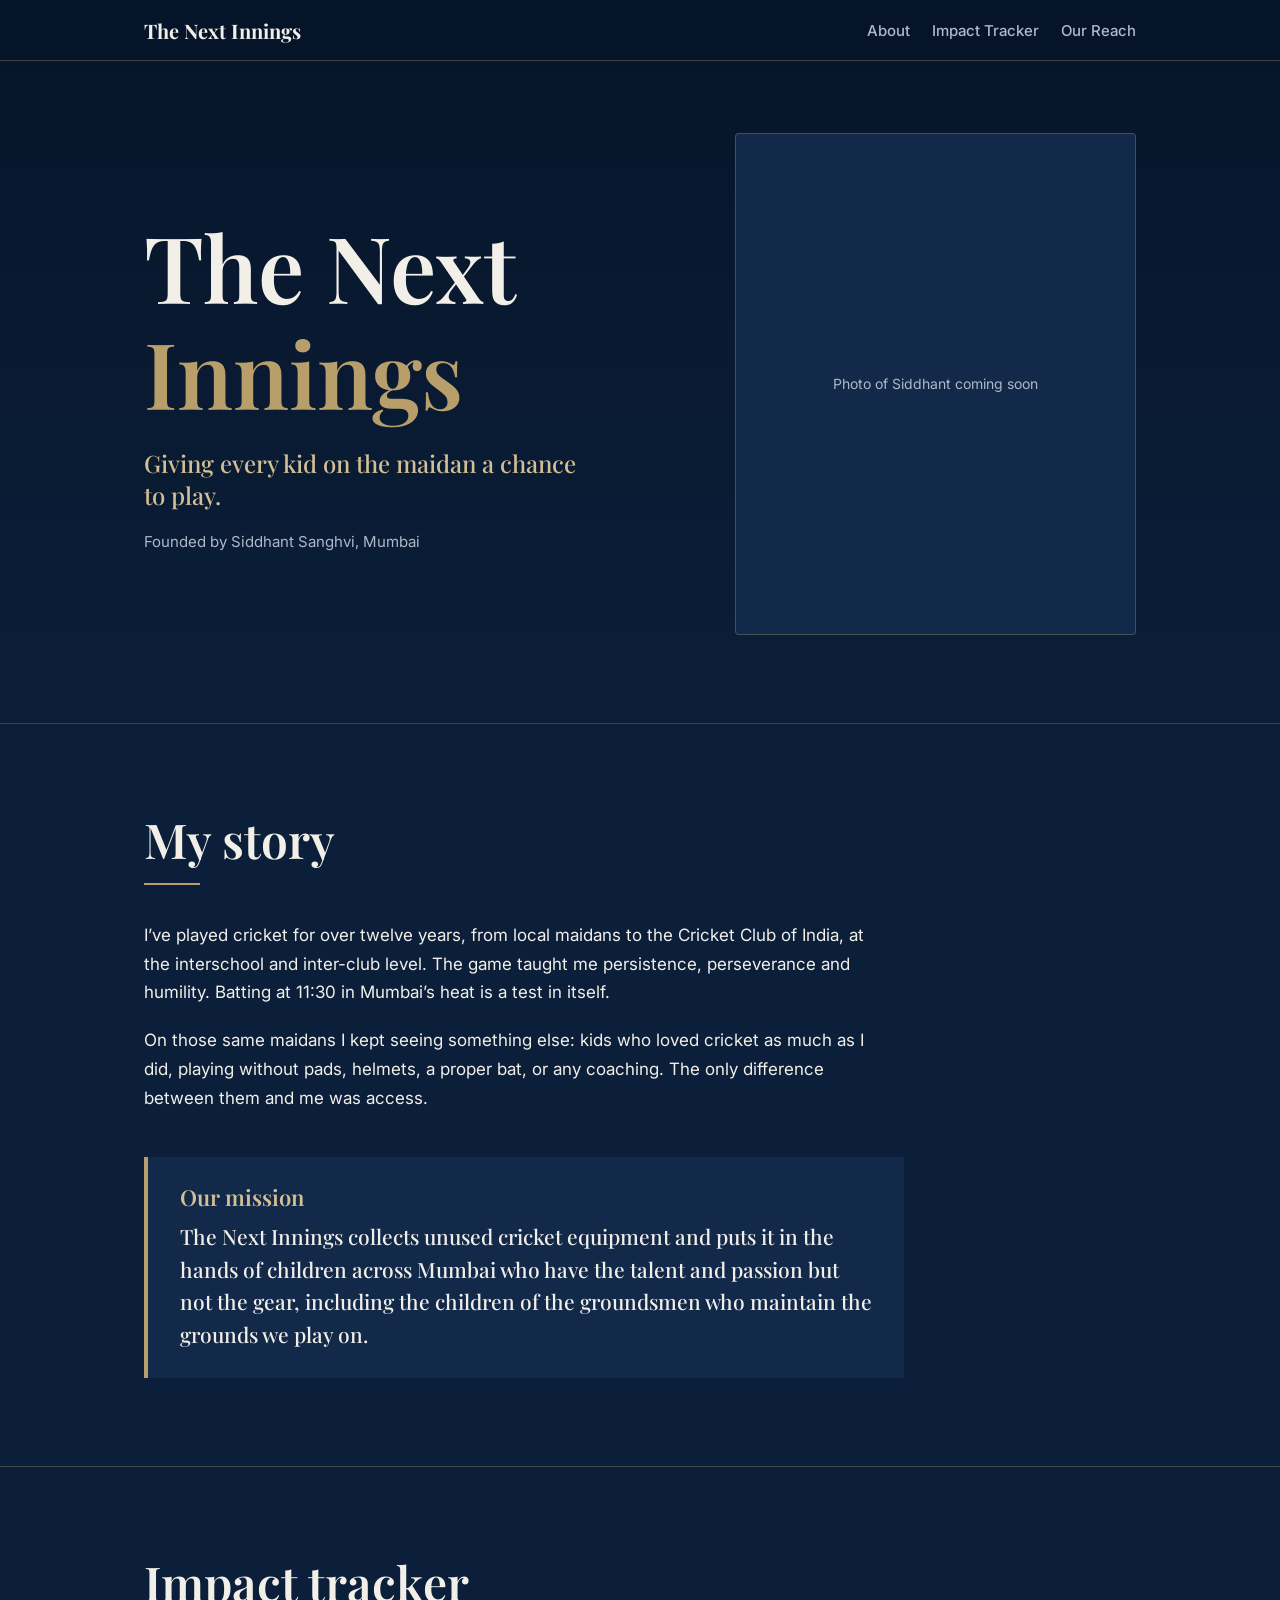
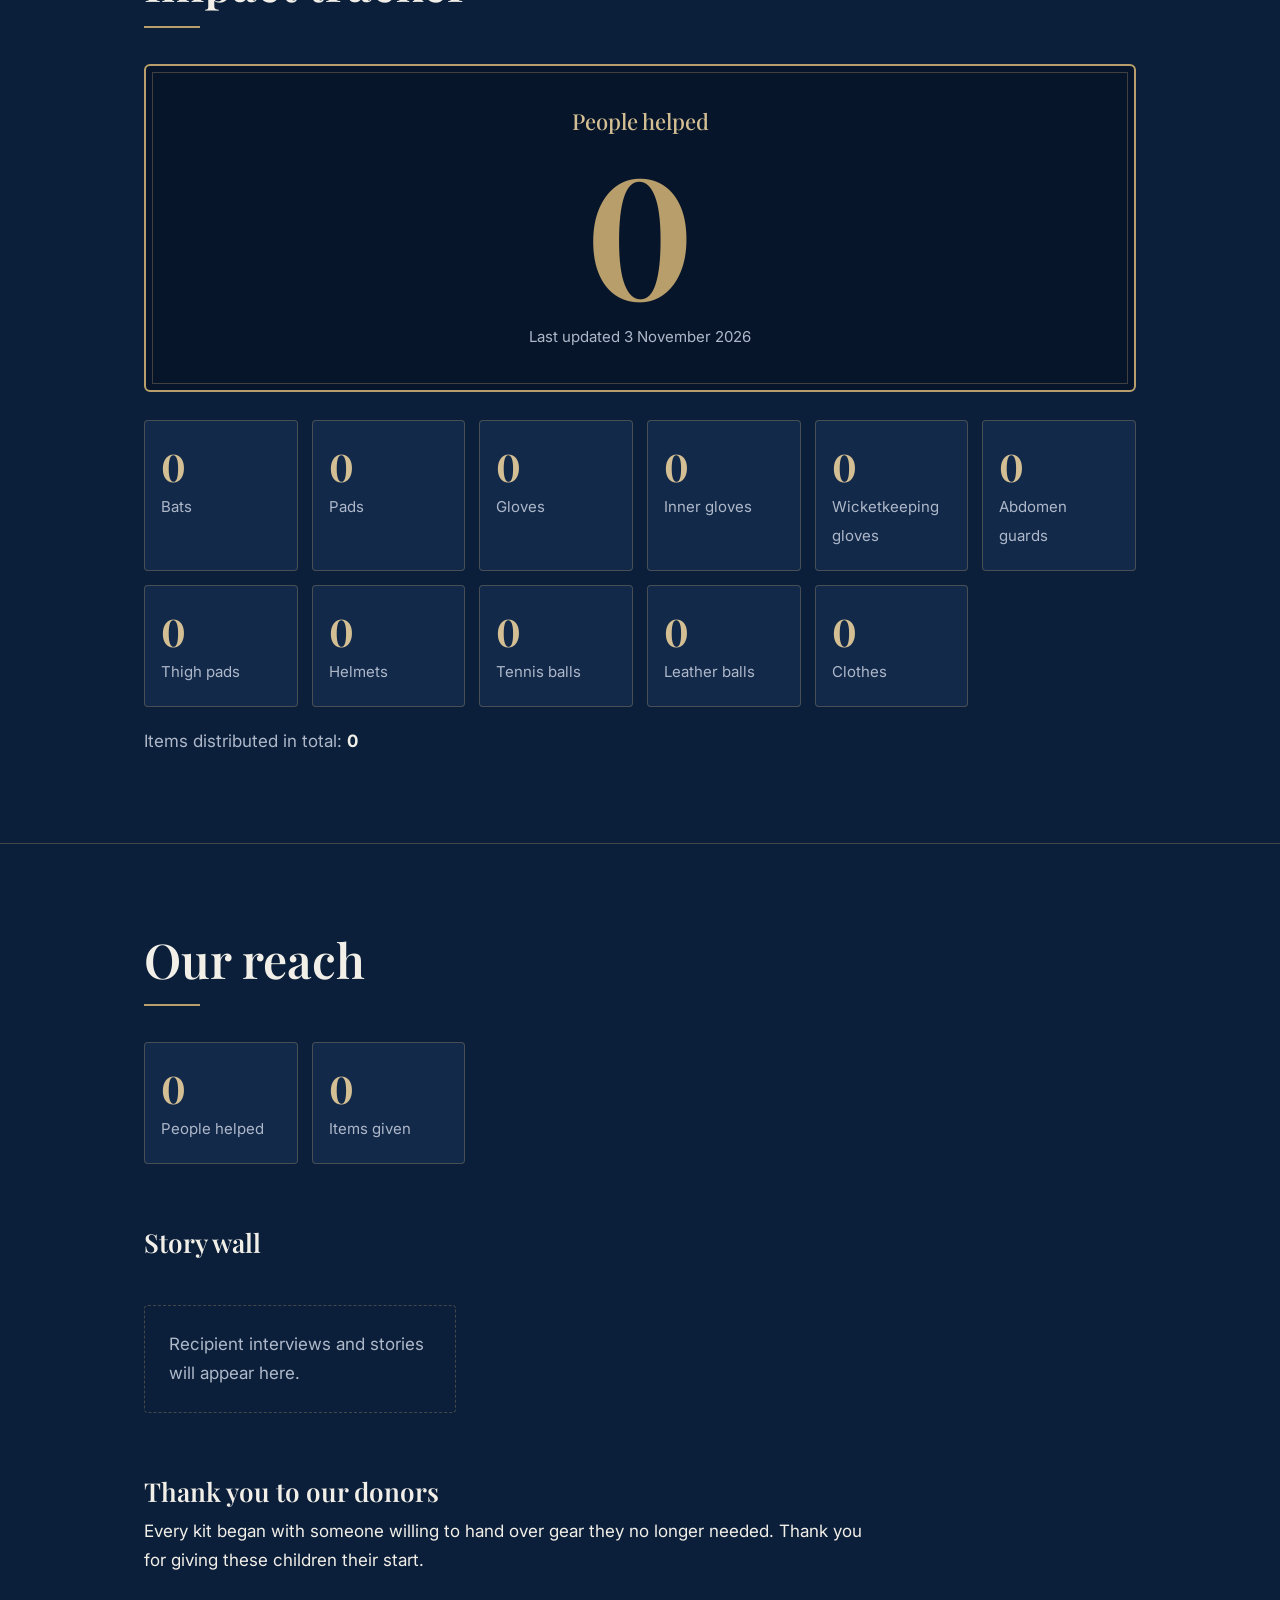
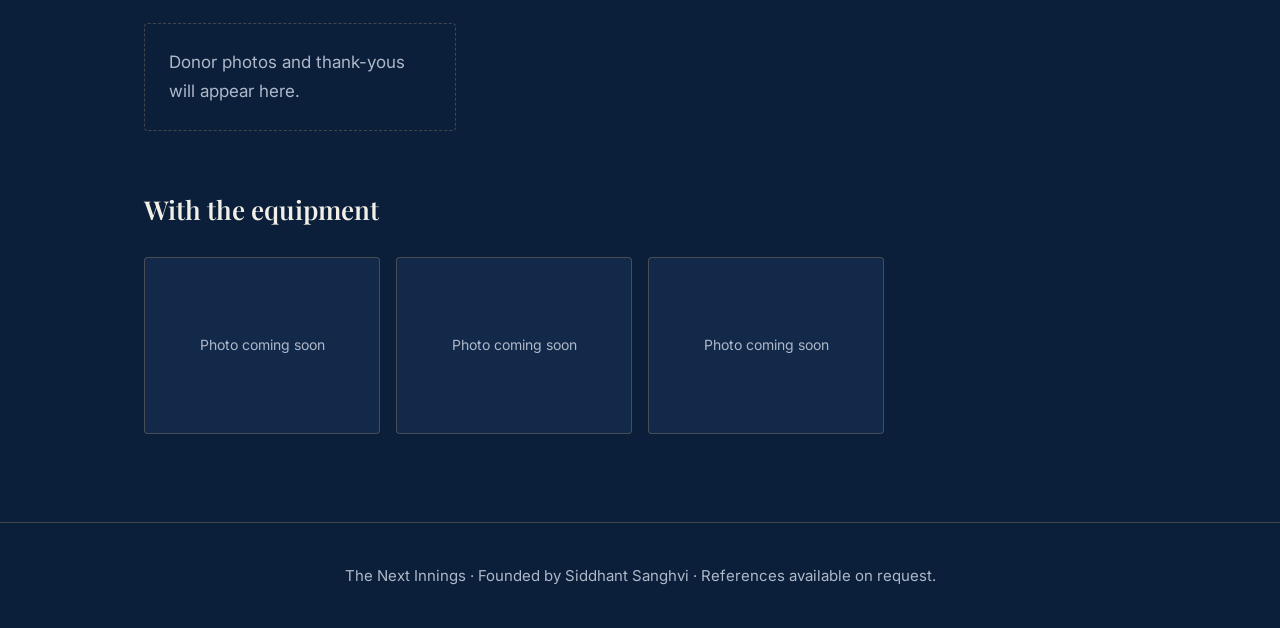
==== index.html @ dccbfff1 "Add files via upload" ====
<!DOCTYPE html>
<html lang="en">
<head>
<meta charset="utf-8">
<meta name="viewport" content="width=device-width, initial-scale=1">
<title>The Next Innings | Siddhant Sanghvi</title>
<meta name="description" content="The Next Innings collects unused cricket equipment and gives it to children across Mumbai who have the talent but not the gear.">
<link rel="preconnect" href="https://fonts.googleapis.com">
<link rel="preconnect" href="https://fonts.gstatic.com" crossorigin>
<link href="https://fonts.googleapis.com/css2?family=Playfair+Display:wght@500;600;700&family=Inter:wght@400;500;600&display=swap" rel="stylesheet">
<style>
:root{--navy:#0B1F3A;--deep:#07152A;--panel:#12294A;--gold:#B79E6B;--gold2:#D3BF93;--ink:#F2EFE8;--mute:#AEB8C9;--line:rgba(183,158,107,.32)}
*{box-sizing:border-box;margin:0}
html{scroll-behavior:smooth;scroll-padding-top:72px}
body{background:var(--navy);color:var(--ink);font:400 17px/1.7 Inter,system-ui,sans-serif}
h1,h2,h3{font-family:"Playfair Display",Georgia,serif;font-weight:600;line-height:1.15;letter-spacing:0}
a{color:var(--gold2)}
:focus-visible{outline:3px solid var(--gold2);outline-offset:3px}
.wrap{max-width:1040px;margin:0 auto;padding:0 24px}
header{position:sticky;top:0;z-index:5;background:rgba(7,21,42,.94);backdrop-filter:blur(8px);border-bottom:1px solid var(--line)}
header .wrap{display:flex;justify-content:space-between;align-items:center;min-height:60px;gap:16px;flex-wrap:wrap}
.brand{font:700 20px "Playfair Display",serif;color:var(--ink);text-decoration:none}
nav a{color:var(--mute);text-decoration:none;margin-left:22px;font-weight:500;font-size:15px}
nav a:hover{color:var(--gold2)}
section{padding:88px 0;border-bottom:1px solid var(--line)}
h2{font-size:clamp(32px,5vw,48px);margin-bottom:36px}h2::after{content:"";display:block;width:56px;height:2px;background:var(--gold);margin-top:16px}
h3{font-size:22px;margin-bottom:10px}
.hero{padding:72px 0 88px;background:linear-gradient(180deg,var(--deep),var(--navy))}
.hero .wrap{display:grid;grid-template-columns:1.15fr .85fr;gap:48px;align-items:center}
h1{font-size:clamp(46px,8vw,92px);color:var(--ink)}
h1 span{display:block;color:var(--gold)}
.tag{font:500 clamp(19px,2.4vw,24px) "Playfair Display",serif;color:var(--gold2);margin-top:22px;max-width:30ch}
.by{color:var(--mute);margin-top:18px;font-size:15px}
.frame{aspect-ratio:4/5;border:1px solid var(--line);border-radius:4px;background:var(--panel);overflow:hidden;display:grid;place-items:center;color:var(--mute);font-size:14px;text-align:center;padding:12px}
.frame img{width:100%;height:100%;object-fit:cover;display:block}
.story{max-width:66ch}
.story p+p{margin-top:1.1em}
.mission{margin-top:44px;border-left:4px solid var(--gold);background:var(--panel);padding:28px 32px;max-width:760px}
.mission h3{color:var(--gold2)}
.mission p{font:500 21px/1.55 "Playfair Display",serif}
.gallery{display:grid;grid-template-columns:repeat(auto-fill,minmax(220px,1fr));gap:16px;margin-top:32px}
.gallery figure .frame{aspect-ratio:4/3;cursor:default}
.gallery figure.has .frame{cursor:zoom-in}
figcaption{font-size:14px;color:var(--mute);margin-top:8px}
.sub{margin-top:64px}
.sub h3{font-size:26px}
/* Scoreboard: the one memorable element */
.board{background:var(--deep);border:2px solid var(--gold);border-radius:6px;padding:40px 24px;text-align:center;box-shadow:inset 0 0 0 6px var(--deep),inset 0 0 0 7px var(--line)}
.board .lbl{color:var(--gold2);font:500 22px "Playfair Display",serif}
.digits{font:700 clamp(72px,16vw,168px)/1 "Playfair Display",serif;color:var(--gold);margin:10px 0;font-variant-numeric:lining-nums tabular-nums}
.board .note{color:var(--mute);font-size:15px}
.grid{display:grid;grid-template-columns:repeat(auto-fill,minmax(150px,1fr));gap:14px;margin-top:28px}
.stat{background:var(--panel);border:1px solid var(--line);border-radius:4px;padding:20px 16px}
.stat b{display:block;font:700 38px "Playfair Display",serif;color:var(--gold2);font-variant-numeric:lining-nums tabular-nums}
.stat span{color:var(--mute);font-size:15px}
.total{margin-top:20px;color:var(--mute)}
.total b{color:var(--ink)}
.cards{display:grid;grid-template-columns:repeat(auto-fill,minmax(300px,1fr));gap:28px;margin-top:24px}
.card{background:var(--panel);border:1px solid var(--line);border-radius:4px;overflow:hidden}
.card .frame{aspect-ratio:4/3;border:0;border-radius:0}.card.s .frame{aspect-ratio:16/9}.vid{aspect-ratio:16/9;background:#000}.vid iframe,.vid video{width:100%;height:100%;border:0;display:block}.card p{margin-top:12px;font-size:16px}
.card div.b{padding:18px 20px 22px}
.meta{color:var(--mute);font-size:14px}
.empty{color:var(--mute);border:1px dashed var(--line);padding:24px;border-radius:4px;margin-top:24px}
footer{padding:40px 0;color:var(--mute);font-size:15px;text-align:center}
dialog{border:0;background:transparent;max-width:92vw;max-height:92vh;padding:0}
dialog::backdrop{background:rgba(0,0,0,.85)}
dialog img{max-width:92vw;max-height:80vh;display:block;margin:auto}
dialog p{color:#fff;text-align:center;margin-top:10px}
dialog button{display:block;margin:12px auto 0;background:var(--gold);color:var(--deep);border:0;padding:10px 22px;font:600 15px Inter;cursor:pointer;border-radius:3px}
@media(max-width:760px){.hero .wrap{grid-template-columns:1fr}nav a{margin-left:14px}section{padding:64px 0}}
@media(prefers-reduced-motion:reduce){html{scroll-behavior:auto}}
</style>
</head>
<body>
<header><div class="wrap"><a class="brand" href="#top">The Next Innings</a>
<nav aria-label="Main"><a href="#about">About</a><a href="#tracker">Impact Tracker</a><a href="#reach">Our Reach</a></nav></div></header>

<main id="top">
<section class="hero" id="about"><div class="wrap">
 <div>
  <h1>The Next <span>Innings</span></h1>
  <p class="tag">Giving every kid on the maidan a chance to play.</p>
  <p class="by">Founded by Siddhant Sanghvi, Mumbai</p>
 </div>
 <div class="frame" id="heroPhoto" role="img" aria-label="Photo of Siddhant"></div>
</div></section>

<section><div class="wrap">
 <h2>My story</h2>
 <div class="story">
  <p>I’ve played cricket for over twelve years, from local maidans to the Cricket Club of India, at the interschool and inter-club level. The game taught me persistence, perseverance and humility. Batting at 11:30 in Mumbai’s heat is a test in itself.</p>
  <p>On those same maidans I kept seeing something else: kids who loved cricket as much as I did, playing without pads, helmets, a proper bat, or any coaching. The only difference between them and me was access.</p>
 </div>
 <div class="mission"><h3>Our mission</h3>
  <p>The Next Innings collects unused cricket equipment and puts it in the hands of children across Mumbai who have the talent and passion but not the gear, including the children of the groundsmen who maintain the grounds we play on.</p></div>
</div></section>

<section id="tracker"><div class="wrap">
 <h2>Impact tracker</h2>
 <div class="board">
  <div class="lbl">People helped</div>
  <div class="digits" id="people" aria-live="polite">0</div>
  <div class="note" id="updated"></div>
 </div>
 <div class="grid" id="equip"></div>
 <p class="total">Items distributed in total: <b id="itemsTotal">0</b></p>
</div></section>

<section id="reach"><div class="wrap">
 <h2>Our reach</h2>
 <div class="grid" id="keys"></div>
 <div class="sub"><h3>Story wall</h3><div class="cards" id="stories"></div></div>
 <div class="sub"><h3>Thank you to our donors</h3><p class="story">Every kit began with someone willing to hand over gear they no longer needed. Thank you for giving these children their start.</p><div class="cards" id="donors"></div></div>
 <div class="sub"><h3>With the equipment</h3><div class="gallery" id="gEquip"></div></div>
</div></section>
</main>

<footer><div class="wrap">The Next Innings · Founded by Siddhant Sanghvi · References available on request.</div></footer>
<dialog id="lb"><img alt=""><p></p><button type="button">Close</button></dialog>

<script>
/* =====================================================================
   EDIT ONLY THIS BLOCK. Everything on the site is driven by it.
   Photos: upload them into an "images" folder next to this file, then
   write the path, e.g. "images/me-batting.jpg".
   ===================================================================== */
const DATA = {
  lastUpdated: "2026-11-03",          // change this date whenever you update numbers
  peopleHelped: 0,                    // headline number
  equipment: {                        // counts of items collected / given
    "Bats": 0, "Pads": 0, "Gloves": 0, "Inner gloves": 0,
    "Wicketkeeping gloves": 0, "Abdomen guards": 0, "Thigh pads": 0,
    "Helmets": 0, "Tennis balls": 0, "Leather balls": 0, "Clothes": 0
  },
  heroPhoto: { src: "", alt: "Siddhant with his cricket kit" },

  withEquipment: [   // you with equipment, donors and handovers
    // { src: "images/handover-1.jpg", caption: "Handover at [ground]", alt: "Siddhant handing over a kit" },
  ],
  stories: [   // one entry per child: video on top, short write-up below. First names only; get a parent's or coach's permission first
    // { name: "Asha", age: 12, area: "Worli", received: "Bat, pads, helmet", youtube: "VIDEO_ID", writeup: "Who they are, in a few sentences." },
    // use  video: "videos/asha.mp4"  instead of youtube if the file is small (GitHub's web upload limit is 25 MB)
  ],
  donors: [   // photos with donors, each with a short thank-you below
    // { src: "images/donor-1.jpg", name: "Donor name", alt: "Siddhant with [name]", writeup: "Thank-you note in a few sentences." },
  ]
};
/* ===================== end of editable block ===================== */

const $ = id => document.getElementById(id);
const esc = s => String(s).replace(/[&<>"]/g, c => ({"&":"&amp;","<":"&lt;",">":"&gt;",'"':"&quot;"}[c]));

function frame(src, alt, hide, fallback) {
  return src && !hide
    ? `<div class="frame"><img src="${esc(src)}" alt="${esc(alt || "")}" loading="lazy"></div>`
    : `<div class="frame" role="img" aria-label="${esc(fallback || "Photo coming soon")}">${esc(fallback || "Photo coming soon")}</div>`;
}
function gallery(el, items, n) {
  const list = items.length ? items : Array.from({length: n}, () => ({}));
  el.innerHTML = list.map((p, i) =>
    `<figure class="${p.src ? "has" : ""}" ${p.src ? `data-i="${i}" tabindex="0" role="button" aria-label="Enlarge: ${esc(p.caption || p.alt || "photo")}"` : ""}>${frame(p.src, p.alt)}${p.caption ? `<figcaption>${esc(p.caption)}</figcaption>` : ""}</figure>`
  ).join("");
  el.querySelectorAll("figure.has").forEach(f => {
    const open = () => {
      const p = list[f.dataset.i], d = $("lb");
      d.querySelector("img").src = p.src; d.querySelector("img").alt = p.alt || "";
      d.querySelector("p").textContent = p.caption || ""; d.showModal();
    };
    f.onclick = open; f.onkeydown = e => { if (e.key === "Enter" || e.key === " ") { e.preventDefault(); open(); } };
  });
}

// Hero photo
const hp = DATA.heroPhoto; $("heroPhoto").outerHTML = frame(hp.src, hp.alt, false, "Photo of Siddhant coming soon").replace('class="frame"', 'class="frame" id="heroPhoto"');

// Tracker
const items = Object.entries(DATA.equipment);
const itemsTotal = items.reduce((s, [, v]) => s + v, 0);
$("equip").innerHTML = items.map(([k, v]) => `<div class="stat"><b data-n="${v}">0</b><span>${esc(k)}</span></div>`).join("");
$("updated").textContent = "Last updated " + new Date(DATA.lastUpdated + "T00:00:00").toLocaleDateString("en-GB", {day: "numeric", month: "long", year: "numeric"});
$("itemsTotal").textContent = itemsTotal.toLocaleString("en-IN");
$("people").dataset.n = DATA.peopleHelped;

// Reach
const keys = [["People helped", DATA.peopleHelped], ["Items given", itemsTotal]];
$("keys").innerHTML = keys.map(([k, v]) => `<div class="stat"><b data-n="${v}">0</b><span>${esc(k)}</span></div>`).join("");
const media = s => s.youtube
  ? `<div class="vid"><iframe src="https://www.youtube-nocookie.com/embed/${esc(s.youtube)}" title="Interview with ${esc(s.name)}" loading="lazy" allowfullscreen></iframe></div>`
  : s.video
  ? `<div class="vid"><video controls preload="metadata" src="${esc(s.video)}" title="Interview with ${esc(s.name)}"></video></div>`
  : frame("", "", false, "Interview video coming soon");
$("stories").innerHTML = DATA.stories.length ? DATA.stories.map(s =>
  `<article class="card s">${media(s)}<div class="b"><h3>${esc(s.name)}</h3><div class="meta">${s.age ? "Age " + esc(s.age) + " · " : ""}${esc(s.area || "")}</div><p>${esc(s.writeup || "")}</p>${s.received ? `<div class="meta">Received: ${esc(s.received)}</div>` : ""}</div></article>`
).join("") : `<p class="empty">Recipient interviews and stories will appear here.</p>`;
$("donors").innerHTML = DATA.donors.length ? DATA.donors.map(d =>
  `<article class="card">${frame(d.src, d.alt || "Photo with " + d.name, false)}<div class="b"><h3>${esc(d.name)}</h3><p>${esc(d.writeup || "")}</p></div></article>`
).join("") : `<p class="empty">Donor photos and thank-yous will appear here.</p>`;

gallery($("gEquip"), DATA.withEquipment, 3);
$("lb").querySelector("button").onclick = () => $("lb").close();
$("lb").addEventListener("click", e => { if (e.target === $("lb")) $("lb").close(); });

// Count-up when scrolled into view (skipped if the visitor prefers reduced motion)
const still = matchMedia("(prefers-reduced-motion: reduce)").matches;
const fmt = n => Math.round(n).toLocaleString("en-IN");
const run = el => {
  const to = +el.dataset.n; if (still || !to) { el.textContent = fmt(to); return; }
  const t0 = performance.now(), dur = 1400;
  const tick = t => { const p = Math.min((t - t0) / dur, 1); el.textContent = fmt(to * (1 - Math.pow(1 - p, 3))); if (p < 1) requestAnimationFrame(tick); };
  requestAnimationFrame(tick);
};
const io = new IntersectionObserver(es => es.forEach(e => { if (e.isIntersecting) { run(e.target); io.unobserve(e.target); } }), {threshold: .4});
document.querySelectorAll("[data-n]").forEach(el => io.observe(el));
</script>
</body>
</html>
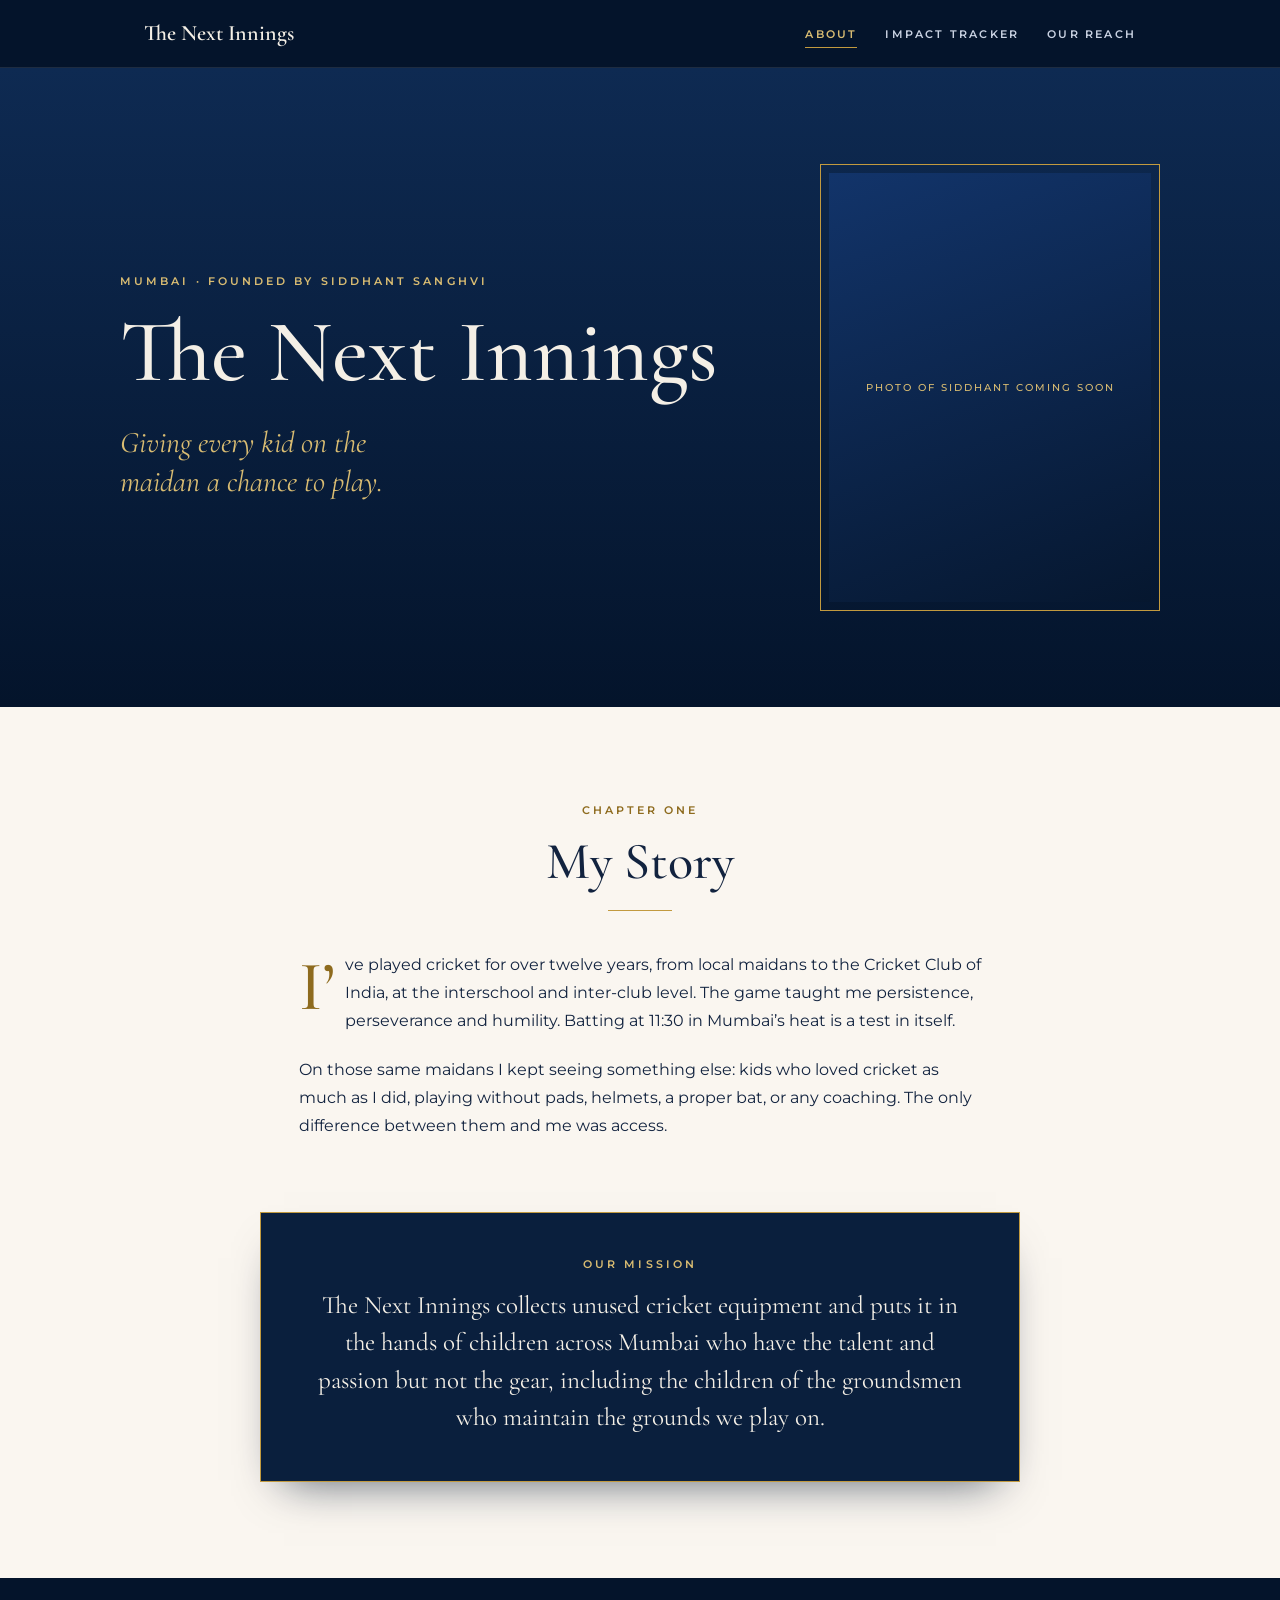
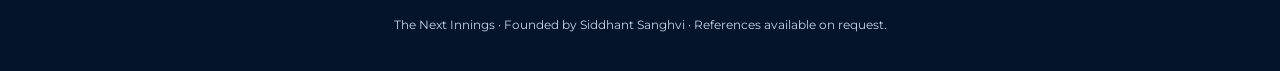
==== commit 053f1388: "Rename index (1).html to index.html" ====
--- a/index.html
+++ b/index.html
@@ -3,214 +3,17 @@
 <head>
 <meta charset="utf-8">
 <meta name="viewport" content="width=device-width, initial-scale=1">
-<title>The Next Innings | Siddhant Sanghvi</title>
+<title>About | The Next Innings</title>
 <meta name="description" content="The Next Innings collects unused cricket equipment and gives it to children across Mumbai who have the talent but not the gear.">
 <link rel="preconnect" href="https://fonts.googleapis.com">
 <link rel="preconnect" href="https://fonts.gstatic.com" crossorigin>
-<link href="https://fonts.googleapis.com/css2?family=Playfair+Display:wght@500;600;700&family=Inter:wght@400;500;600&display=swap" rel="stylesheet">
-<style>
-:root{--navy:#0B1F3A;--deep:#07152A;--panel:#12294A;--gold:#B79E6B;--gold2:#D3BF93;--ink:#F2EFE8;--mute:#AEB8C9;--line:rgba(183,158,107,.32)}
-*{box-sizing:border-box;margin:0}
-html{scroll-behavior:smooth;scroll-padding-top:72px}
-body{background:var(--navy);color:var(--ink);font:400 17px/1.7 Inter,system-ui,sans-serif}
-h1,h2,h3{font-family:"Playfair Display",Georgia,serif;font-weight:600;line-height:1.15;letter-spacing:0}
-a{color:var(--gold2)}
-:focus-visible{outline:3px solid var(--gold2);outline-offset:3px}
-.wrap{max-width:1040px;margin:0 auto;padding:0 24px}
-header{position:sticky;top:0;z-index:5;background:rgba(7,21,42,.94);backdrop-filter:blur(8px);border-bottom:1px solid var(--line)}
-header .wrap{display:flex;justify-content:space-between;align-items:center;min-height:60px;gap:16px;flex-wrap:wrap}
-.brand{font:700 20px "Playfair Display",serif;color:var(--ink);text-decoration:none}
-nav a{color:var(--mute);text-decoration:none;margin-left:22px;font-weight:500;font-size:15px}
-nav a:hover{color:var(--gold2)}
-section{padding:88px 0;border-bottom:1px solid var(--line)}
-h2{font-size:clamp(32px,5vw,48px);margin-bottom:36px}h2::after{content:"";display:block;width:56px;height:2px;background:var(--gold);margin-top:16px}
-h3{font-size:22px;margin-bottom:10px}
-.hero{padding:72px 0 88px;background:linear-gradient(180deg,var(--deep),var(--navy))}
-.hero .wrap{display:grid;grid-template-columns:1.15fr .85fr;gap:48px;align-items:center}
-h1{font-size:clamp(46px,8vw,92px);color:var(--ink)}
-h1 span{display:block;color:var(--gold)}
-.tag{font:500 clamp(19px,2.4vw,24px) "Playfair Display",serif;color:var(--gold2);margin-top:22px;max-width:30ch}
-.by{color:var(--mute);margin-top:18px;font-size:15px}
-.frame{aspect-ratio:4/5;border:1px solid var(--line);border-radius:4px;background:var(--panel);overflow:hidden;display:grid;place-items:center;color:var(--mute);font-size:14px;text-align:center;padding:12px}
-.frame img{width:100%;height:100%;object-fit:cover;display:block}
-.story{max-width:66ch}
-.story p+p{margin-top:1.1em}
-.mission{margin-top:44px;border-left:4px solid var(--gold);background:var(--panel);padding:28px 32px;max-width:760px}
-.mission h3{color:var(--gold2)}
-.mission p{font:500 21px/1.55 "Playfair Display",serif}
-.gallery{display:grid;grid-template-columns:repeat(auto-fill,minmax(220px,1fr));gap:16px;margin-top:32px}
-.gallery figure .frame{aspect-ratio:4/3;cursor:default}
-.gallery figure.has .frame{cursor:zoom-in}
-figcaption{font-size:14px;color:var(--mute);margin-top:8px}
-.sub{margin-top:64px}
-.sub h3{font-size:26px}
-/* Scoreboard: the one memorable element */
-.board{background:var(--deep);border:2px solid var(--gold);border-radius:6px;padding:40px 24px;text-align:center;box-shadow:inset 0 0 0 6px var(--deep),inset 0 0 0 7px var(--line)}
-.board .lbl{color:var(--gold2);font:500 22px "Playfair Display",serif}
-.digits{font:700 clamp(72px,16vw,168px)/1 "Playfair Display",serif;color:var(--gold);margin:10px 0;font-variant-numeric:lining-nums tabular-nums}
-.board .note{color:var(--mute);font-size:15px}
-.grid{display:grid;grid-template-columns:repeat(auto-fill,minmax(150px,1fr));gap:14px;margin-top:28px}
-.stat{background:var(--panel);border:1px solid var(--line);border-radius:4px;padding:20px 16px}
-.stat b{display:block;font:700 38px "Playfair Display",serif;color:var(--gold2);font-variant-numeric:lining-nums tabular-nums}
-.stat span{color:var(--mute);font-size:15px}
-.total{margin-top:20px;color:var(--mute)}
-.total b{color:var(--ink)}
-.cards{display:grid;grid-template-columns:repeat(auto-fill,minmax(300px,1fr));gap:28px;margin-top:24px}
-.card{background:var(--panel);border:1px solid var(--line);border-radius:4px;overflow:hidden}
-.card .frame{aspect-ratio:4/3;border:0;border-radius:0}.card.s .frame{aspect-ratio:16/9}.vid{aspect-ratio:16/9;background:#000}.vid iframe,.vid video{width:100%;height:100%;border:0;display:block}.card p{margin-top:12px;font-size:16px}
-.card div.b{padding:18px 20px 22px}
-.meta{color:var(--mute);font-size:14px}
-.empty{color:var(--mute);border:1px dashed var(--line);padding:24px;border-radius:4px;margin-top:24px}
-footer{padding:40px 0;color:var(--mute);font-size:15px;text-align:center}
-dialog{border:0;background:transparent;max-width:92vw;max-height:92vh;padding:0}
-dialog::backdrop{background:rgba(0,0,0,.85)}
-dialog img{max-width:92vw;max-height:80vh;display:block;margin:auto}
-dialog p{color:#fff;text-align:center;margin-top:10px}
-dialog button{display:block;margin:12px auto 0;background:var(--gold);color:var(--deep);border:0;padding:10px 22px;font:600 15px Inter;cursor:pointer;border-radius:3px}
-@media(max-width:760px){.hero .wrap{grid-template-columns:1fr}nav a{margin-left:14px}section{padding:64px 0}}
-@media(prefers-reduced-motion:reduce){html{scroll-behavior:auto}}
-</style>
+<link href="https://fonts.googleapis.com/css2?family=Cormorant+Garamond:ital,wght@0,500;0,600;1,500&family=Montserrat:wght@400;500;600&display=swap" rel="stylesheet">
+<link rel="stylesheet" href="style.css">
 </head>
-<body>
-<header><div class="wrap"><a class="brand" href="#top">The Next Innings</a>
-<nav aria-label="Main"><a href="#about">About</a><a href="#tracker">Impact Tracker</a><a href="#reach">Our Reach</a></nav></div></header>
-
-<main id="top">
-<section class="hero" id="about"><div class="wrap">
- <div>
-  <h1>The Next <span>Innings</span></h1>
-  <p class="tag">Giving every kid on the maidan a chance to play.</p>
-  <p class="by">Founded by Siddhant Sanghvi, Mumbai</p>
- </div>
- <div class="frame" id="heroPhoto" role="img" aria-label="Photo of Siddhant"></div>
-</div></section>
-
-<section><div class="wrap">
- <h2>My story</h2>
- <div class="story">
-  <p>I’ve played cricket for over twelve years, from local maidans to the Cricket Club of India, at the interschool and inter-club level. The game taught me persistence, perseverance and humility. Batting at 11:30 in Mumbai’s heat is a test in itself.</p>
-  <p>On those same maidans I kept seeing something else: kids who loved cricket as much as I did, playing without pads, helmets, a proper bat, or any coaching. The only difference between them and me was access.</p>
- </div>
- <div class="mission"><h3>Our mission</h3>
-  <p>The Next Innings collects unused cricket equipment and puts it in the hands of children across Mumbai who have the talent and passion but not the gear, including the children of the groundsmen who maintain the grounds we play on.</p></div>
-</div></section>
-
-<section id="tracker"><div class="wrap">
- <h2>Impact tracker</h2>
- <div class="board">
-  <div class="lbl">People helped</div>
-  <div class="digits" id="people" aria-live="polite">0</div>
-  <div class="note" id="updated"></div>
- </div>
- <div class="grid" id="equip"></div>
- <p class="total">Items distributed in total: <b id="itemsTotal">0</b></p>
-</div></section>
-
-<section id="reach"><div class="wrap">
- <h2>Our reach</h2>
- <div class="grid" id="keys"></div>
- <div class="sub"><h3>Story wall</h3><div class="cards" id="stories"></div></div>
- <div class="sub"><h3>Thank you to our donors</h3><p class="story">Every kit began with someone willing to hand over gear they no longer needed. Thank you for giving these children their start.</p><div class="cards" id="donors"></div></div>
- <div class="sub"><h3>With the equipment</h3><div class="gallery" id="gEquip"></div></div>
-</div></section>
-</main>
-
-<footer><div class="wrap">The Next Innings · Founded by Siddhant Sanghvi · References available on request.</div></footer>
-<dialog id="lb"><img alt=""><p></p><button type="button">Close</button></dialog>
-
-<script>
-/* =====================================================================
-   EDIT ONLY THIS BLOCK. Everything on the site is driven by it.
-   Photos: upload them into an "images" folder next to this file, then
-   write the path, e.g. "images/me-batting.jpg".
-   ===================================================================== */
-const DATA = {
-  lastUpdated: "2026-11-03",          // change this date whenever you update numbers
-  peopleHelped: 0,                    // headline number
-  equipment: {                        // counts of items collected / given
-    "Bats": 0, "Pads": 0, "Gloves": 0, "Inner gloves": 0,
-    "Wicketkeeping gloves": 0, "Abdomen guards": 0, "Thigh pads": 0,
-    "Helmets": 0, "Tennis balls": 0, "Leather balls": 0, "Clothes": 0
-  },
-  heroPhoto: { src: "", alt: "Siddhant with his cricket kit" },
-
-  withEquipment: [   // you with equipment, donors and handovers
-    // { src: "images/handover-1.jpg", caption: "Handover at [ground]", alt: "Siddhant handing over a kit" },
-  ],
-  stories: [   // one entry per child: video on top, short write-up below. First names only; get a parent's or coach's permission first
-    // { name: "Asha", age: 12, area: "Worli", received: "Bat, pads, helmet", youtube: "VIDEO_ID", writeup: "Who they are, in a few sentences." },
-    // use  video: "videos/asha.mp4"  instead of youtube if the file is small (GitHub's web upload limit is 25 MB)
-  ],
-  donors: [   // photos with donors, each with a short thank-you below
-    // { src: "images/donor-1.jpg", name: "Donor name", alt: "Siddhant with [name]", writeup: "Thank-you note in a few sentences." },
-  ]
-};
-/* ===================== end of editable block ===================== */
-
-const $ = id => document.getElementById(id);
-const esc = s => String(s).replace(/[&<>"]/g, c => ({"&":"&amp;","<":"&lt;",">":"&gt;",'"':"&quot;"}[c]));
-
-function frame(src, alt, hide, fallback) {
-  return src && !hide
-    ? `<div class="frame"><img src="${esc(src)}" alt="${esc(alt || "")}" loading="lazy"></div>`
-    : `<div class="frame" role="img" aria-label="${esc(fallback || "Photo coming soon")}">${esc(fallback || "Photo coming soon")}</div>`;
-}
-function gallery(el, items, n) {
-  const list = items.length ? items : Array.from({length: n}, () => ({}));
-  el.innerHTML = list.map((p, i) =>
-    `<figure class="${p.src ? "has" : ""}" ${p.src ? `data-i="${i}" tabindex="0" role="button" aria-label="Enlarge: ${esc(p.caption || p.alt || "photo")}"` : ""}>${frame(p.src, p.alt)}${p.caption ? `<figcaption>${esc(p.caption)}</figcaption>` : ""}</figure>`
-  ).join("");
-  el.querySelectorAll("figure.has").forEach(f => {
-    const open = () => {
-      const p = list[f.dataset.i], d = $("lb");
-      d.querySelector("img").src = p.src; d.querySelector("img").alt = p.alt || "";
-      d.querySelector("p").textContent = p.caption || ""; d.showModal();
-    };
-    f.onclick = open; f.onkeydown = e => { if (e.key === "Enter" || e.key === " ") { e.preventDefault(); open(); } };
-  });
-}
-
-// Hero photo
-const hp = DATA.heroPhoto; $("heroPhoto").outerHTML = frame(hp.src, hp.alt, false, "Photo of Siddhant coming soon").replace('class="frame"', 'class="frame" id="heroPhoto"');
-
-// Tracker
-const items = Object.entries(DATA.equipment);
-const itemsTotal = items.reduce((s, [, v]) => s + v, 0);
-$("equip").innerHTML = items.map(([k, v]) => `<div class="stat"><b data-n="${v}">0</b><span>${esc(k)}</span></div>`).join("");
-$("updated").textContent = "Last updated " + new Date(DATA.lastUpdated + "T00:00:00").toLocaleDateString("en-GB", {day: "numeric", month: "long", year: "numeric"});
-$("itemsTotal").textContent = itemsTotal.toLocaleString("en-IN");
-$("people").dataset.n = DATA.peopleHelped;
-
-// Reach
-const keys = [["People helped", DATA.peopleHelped], ["Items given", itemsTotal]];
-$("keys").innerHTML = keys.map(([k, v]) => `<div class="stat"><b data-n="${v}">0</b><span>${esc(k)}</span></div>`).join("");
-const media = s => s.youtube
-  ? `<div class="vid"><iframe src="https://www.youtube-nocookie.com/embed/${esc(s.youtube)}" title="Interview with ${esc(s.name)}" loading="lazy" allowfullscreen></iframe></div>`
-  : s.video
-  ? `<div class="vid"><video controls preload="metadata" src="${esc(s.video)}" title="Interview with ${esc(s.name)}"></video></div>`
-  : frame("", "", false, "Interview video coming soon");
-$("stories").innerHTML = DATA.stories.length ? DATA.stories.map(s =>
-  `<article class="card s">${media(s)}<div class="b"><h3>${esc(s.name)}</h3><div class="meta">${s.age ? "Age " + esc(s.age) + " · " : ""}${esc(s.area || "")}</div><p>${esc(s.writeup || "")}</p>${s.received ? `<div class="meta">Received: ${esc(s.received)}</div>` : ""}</div></article>`
-).join("") : `<p class="empty">Recipient interviews and stories will appear here.</p>`;
-$("donors").innerHTML = DATA.donors.length ? DATA.donors.map(d =>
-  `<article class="card">${frame(d.src, d.alt || "Photo with " + d.name, false)}<div class="b"><h3>${esc(d.name)}</h3><p>${esc(d.writeup || "")}</p></div></article>`
-).join("") : `<p class="empty">Donor photos and thank-yous will appear here.</p>`;
-
-gallery($("gEquip"), DATA.withEquipment, 3);
-$("lb").querySelector("button").onclick = () => $("lb").close();
-$("lb").addEventListener("click", e => { if (e.target === $("lb")) $("lb").close(); });
-
-// Count-up when scrolled into view (skipped if the visitor prefers reduced motion)
-const still = matchMedia("(prefers-reduced-motion: reduce)").matches;
-const fmt = n => Math.round(n).toLocaleString("en-IN");
-const run = el => {
-  const to = +el.dataset.n; if (still || !to) { el.textContent = fmt(to); return; }
-  const t0 = performance.now(), dur = 1400;
-  const tick = t => { const p = Math.min((t - t0) / dur, 1); el.textContent = fmt(to * (1 - Math.pow(1 - p, 3))); if (p < 1) requestAnimationFrame(tick); };
-  requestAnimationFrame(tick);
-};
-const io = new IntersectionObserver(es => es.forEach(e => { if (e.isIntersecting) { run(e.target); io.unobserve(e.target); } }), {threshold: .4});
-document.querySelectorAll("[data-n]").forEach(el => io.observe(el));
-</script>
+<body data-page="about">
+<div id="app"></div>
+<noscript>Please turn on JavaScript to view this site.</noscript>
+<script src="data.js"></script>
+<script src="app.js"></script>
 </body>
 </html>
--- a/style.css
+++ b/style.css
@@ -0,0 +1,63 @@
+:root{--navy:#0A1F3D;--deep:#04142B;--cream:#FAF6F0;--sand:#F3ECDF;--gold:#C29A3F;--gold-l:#D9BC72;--gold-d:#8E6B1E;--ink:#12233F;--mute:#5B6678;--edge:#E6DAC1}
+*{box-sizing:border-box;margin:0}
+html{scroll-behavior:smooth}
+body{font:400 16px/1.75 Montserrat,system-ui,sans-serif;color:var(--ink);background:var(--cream)}
+h1,h2,h3,.big,.stat b,.pan b,.tag,.mission p:last-child,.brand{font-family:"Cormorant Garamond",Georgia,serif;font-variant-numeric:lining-nums}
+h1,h2,h3{font-weight:500;line-height:1.1}
+:focus-visible{outline:3px solid var(--gold);outline-offset:3px}
+.in{max-width:1040px;margin:0 auto}
+.c{text-align:center}
+.band{padding:96px 24px}
+.navy{background:linear-gradient(180deg,#0E2A52,var(--deep));color:#F4EFE6}
+.sand{background:var(--sand)}
+.eb{font:600 11px Montserrat;letter-spacing:.28em;text-transform:uppercase;color:var(--gold-d);margin-bottom:16px}
+.navy .eb,.mission .eb{color:var(--gold-l)}
+h1{font-size:clamp(54px,8vw,88px)}
+h2{font-size:clamp(36px,5vw,52px)}
+.c h2::after{content:"";display:block;width:64px;height:1px;background:var(--gold);margin:20px auto 0}
+h3{font-size:27px}
+.top{position:sticky;top:0;z-index:5;background:var(--deep);border-bottom:1px solid rgba(255,255,255,.1)}
+.bar{display:flex;justify-content:space-between;align-items:center;gap:16px;flex-wrap:wrap;padding:14px 24px;color:#F4EFE6}
+.brand{font-size:22px;font-weight:600;color:#F4EFE6;text-decoration:none}
+.bar nav a{font:600 11px Montserrat;letter-spacing:.2em;text-transform:uppercase;color:#C9D2E2;text-decoration:none;margin-left:28px;padding:6px 0;border-bottom:1px solid transparent}
+.bar nav a:hover,.bar nav a[aria-current]{color:var(--gold-l);border-color:var(--gold)}
+.hero .in{display:grid;grid-template-columns:1fr 340px;gap:72px;align-items:center}
+.tag{font-style:italic;font-size:clamp(24px,3vw,30px);color:var(--gold-l);margin-top:22px;max-width:22ch;line-height:1.3}
+.pf{border:1px solid var(--gold);padding:8px}
+.pf.w{max-width:440px;margin:36px auto 56px}
+.ph{display:grid;place-items:center;aspect-ratio:3/4;background:linear-gradient(160deg,#12346A,#06172F);color:var(--gold-l);font:500 10px Montserrat;letter-spacing:.2em;text-transform:uppercase;text-align:center;padding:14px;overflow:hidden}
+.pf.w .ph{aspect-ratio:16/10}
+.ph img{width:100%;height:100%;object-fit:cover;display:block}
+.story{max-width:62ch;margin:40px auto 0;text-align:left}
+.story p+p{margin-top:1.3em}
+.story p:first-child::first-letter{font:500 70px/.8 "Cormorant Garamond",serif;float:left;padding:8px 10px 0 0;color:var(--gold-d)}
+.mission{max-width:760px;margin:72px auto 0;background:var(--navy);border:1px solid var(--gold);padding:44px 48px;color:#F4EFE6;box-shadow:0 22px 44px -24px rgba(4,20,43,.7)}
+.mission p:last-child{font-size:25px;line-height:1.5}
+.big{font-size:clamp(84px,13vw,132px);line-height:1;color:var(--gold-l)}
+.lab{font:600 11px Montserrat;letter-spacing:.28em;text-transform:uppercase;margin-top:10px}
+.upd{font-size:13px;color:var(--mute);margin-top:36px}
+.grid{display:grid;grid-template-columns:repeat(auto-fit,minmax(160px,1fr));gap:18px;max-width:900px;margin:48px auto 0}
+.stat{background:#fff;border:1px solid var(--edge);padding:24px 12px;box-shadow:0 12px 26px -18px rgba(10,31,61,.4)}
+.stat i{display:block;color:var(--gold);font-size:10px;font-style:normal;margin-bottom:6px}
+.stat b{display:block;font-size:44px;font-weight:500;line-height:1.1;color:var(--gold-d)}
+.stat span{font:600 10px Montserrat;letter-spacing:.16em;text-transform:uppercase;color:var(--mute)}
+.stat.dk{background:var(--navy);border-color:var(--navy)}
+.dk b{color:var(--gold-l)}.dk span{color:#C9D2E2}
+.pan{display:flex;justify-content:center;gap:clamp(32px,10vw,110px);flex-wrap:wrap;background:rgba(255,255,255,.05);padding:40px 24px;max-width:720px;margin:48px auto 0}
+.pan b{display:block;font-size:56px;font-weight:500;line-height:1.1;color:var(--gold-l)}
+.pan span{font:600 10px Montserrat;letter-spacing:.2em;text-transform:uppercase;color:#C9D2E2}
+.intro{max-width:56ch;margin:28px auto 0;color:var(--mute)}
+.cards{display:grid;grid-template-columns:repeat(auto-fit,minmax(290px,1fr));gap:30px;max-width:1040px;margin:52px auto 0;text-align:left}
+.card{position:relative;background:#fff;border:1px solid var(--edge);box-shadow:0 18px 36px -24px rgba(10,31,61,.5)}
+.card .ph{aspect-ratio:4/3}
+.card.s .ph,.vid{aspect-ratio:16/9}
+.vid{background:#000}
+.vid iframe,.vid video{width:100%;height:100%;border:0;display:block}
+.card .b{padding:24px 26px 28px}
+.meta{font-size:13px;color:var(--mute)}
+.card p{margin-top:14px;font-size:14.5px}
+.ex{position:absolute;top:10px;left:10px;z-index:1;background:var(--gold);color:#fff;font:600 9px Montserrat;letter-spacing:.16em;text-transform:uppercase;padding:3px 9px}
+figure{margin:0}figcaption{font-size:13px;color:var(--mute);margin-top:8px}
+.foot{padding:36px 24px;text-align:center;font-size:12px;color:#C9D2E2;background:var(--deep)}
+@media(max-width:780px){.hero .in{grid-template-columns:1fr;gap:40px;text-align:center}.hero .tag{margin-left:auto;margin-right:auto}.pf{max-width:300px;margin:0 auto}.band{padding:72px 20px}.bar nav a{margin:0 14px 0 0}.mission{padding:32px 24px}}
+@media(prefers-reduced-motion:reduce){html{scroll-behavior:auto}}
